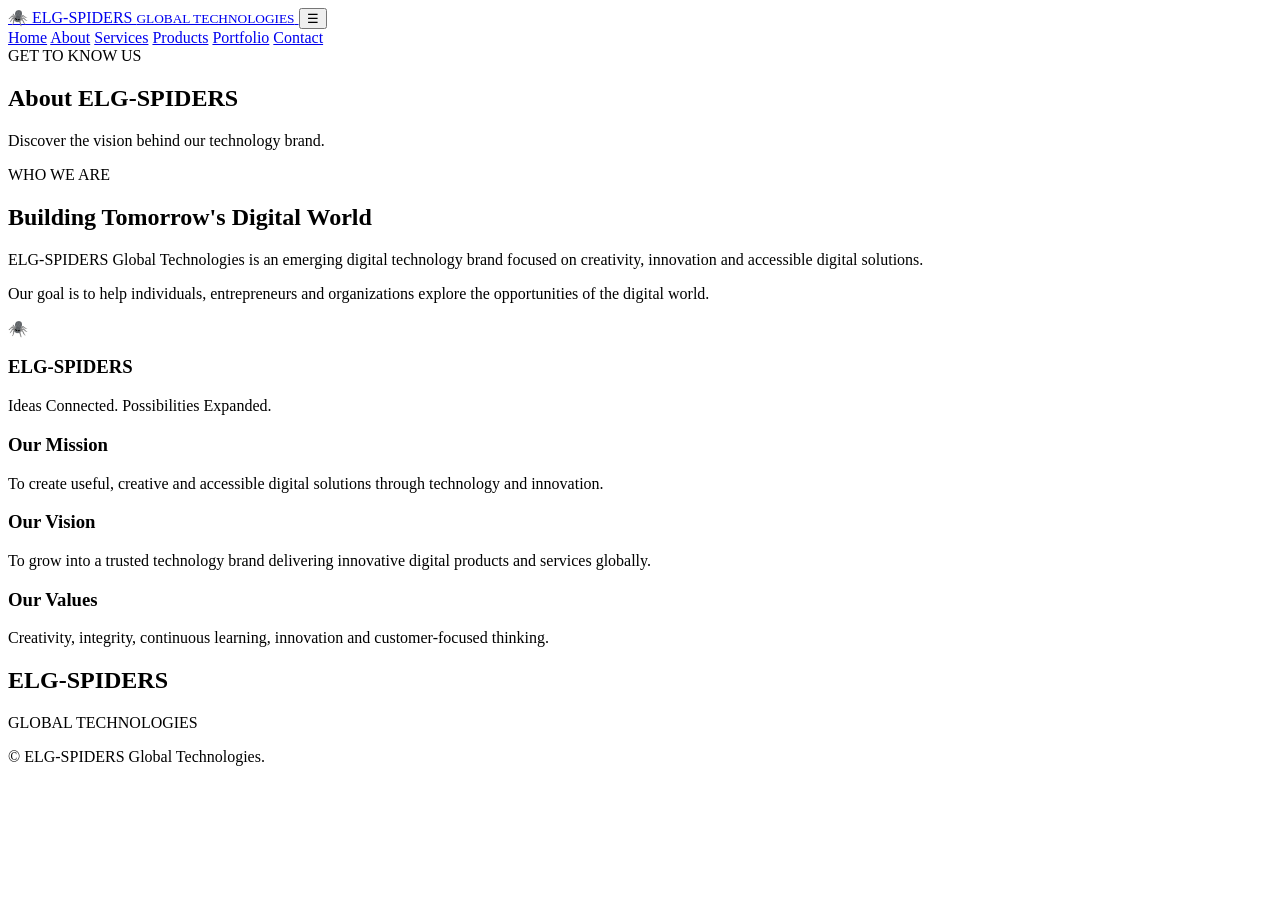
==== about.html @ 2bc66ad8 "Add About Us page with company details This file contains the structure and content for the About Us" ====
<!DOCTYPE html>
<html lang="en">
<head>
    <meta charset="UTF-8">
    <meta name="viewport" content="width=device-width, initial-scale=1.0">
    <title>About Us | ELG-SPIDERS</title>
    <link rel="stylesheet" href="styles.css">
    <script src="script.js" defer></script>
</head>
<body>

<header class="header">
    <a href="index.html" class="logo">
        <span class="logo-icon">🕷️</span>
        ELG-SPIDERS
        <small>GLOBAL TECHNOLOGIES</small>
    </a>
    <button class="menu-toggle" aria-label="Open navigation">☰</button>
    <nav class="navigation">
        <a href="index.html">Home</a>
        <a href="about.html" class="active">About</a>
        <a href="services.html">Services</a>
        <a href="products.html">Products</a>
        <a href="portfolio.html">Portfolio</a>
        <a href="contact.html">Contact</a>
    </nav>
</header>

<main>
    <section class="page-hero">
        <span class="eyebrow">GET TO KNOW US</span>
        <h1>About <span>ELG-SPIDERS</span></h1>
        <p>Discover the vision behind our technology brand.</p>
    </section>

    <section class="section">
        <div class="about-content">
            <div>
                <span class="eyebrow">WHO WE ARE</span>
                <h2>Building Tomorrow's Digital World</h2>
                <p>
                    ELG-SPIDERS Global Technologies is an emerging digital
                    technology brand focused on creativity, innovation
                    and accessible digital solutions.
                </p>
                <p>
                    Our goal is to help individuals, entrepreneurs and
                    organizations explore the opportunities of the digital world.
                </p>
            </div>

            <div class="about-symbol">
                🕷️
                <h3>ELG-SPIDERS</h3>
                <p>Ideas Connected. Possibilities Expanded.</p>
            </div>
        </div>
    </section>

    <section class="section dark-section">
        <div class="card-grid">
            <article class="card">
                <h3>Our Mission</h3>
                <p>
                    To create useful, creative and accessible digital
                    solutions through technology and innovation.
                </p>
            </article>

            <article class="card">
                <h3>Our Vision</h3>
                <p>
                    To grow into a trusted technology brand delivering
                    innovative digital products and services globally.
                </p>
            </article>

            <article class="card">
                <h3>Our Values</h3>
                <p>
                    Creativity, integrity, continuous learning,
                    innovation and customer-focused thinking.
                </p>
            </article>
        </div>
    </section>
</main>

<footer class="footer">
    <h2>ELG-SPIDERS</h2>
    <p>GLOBAL TECHNOLOGIES</p>
    <p>© <span class="year"></span> ELG-SPIDERS Global Technologies.</p>
</footer>

</body>
</html>
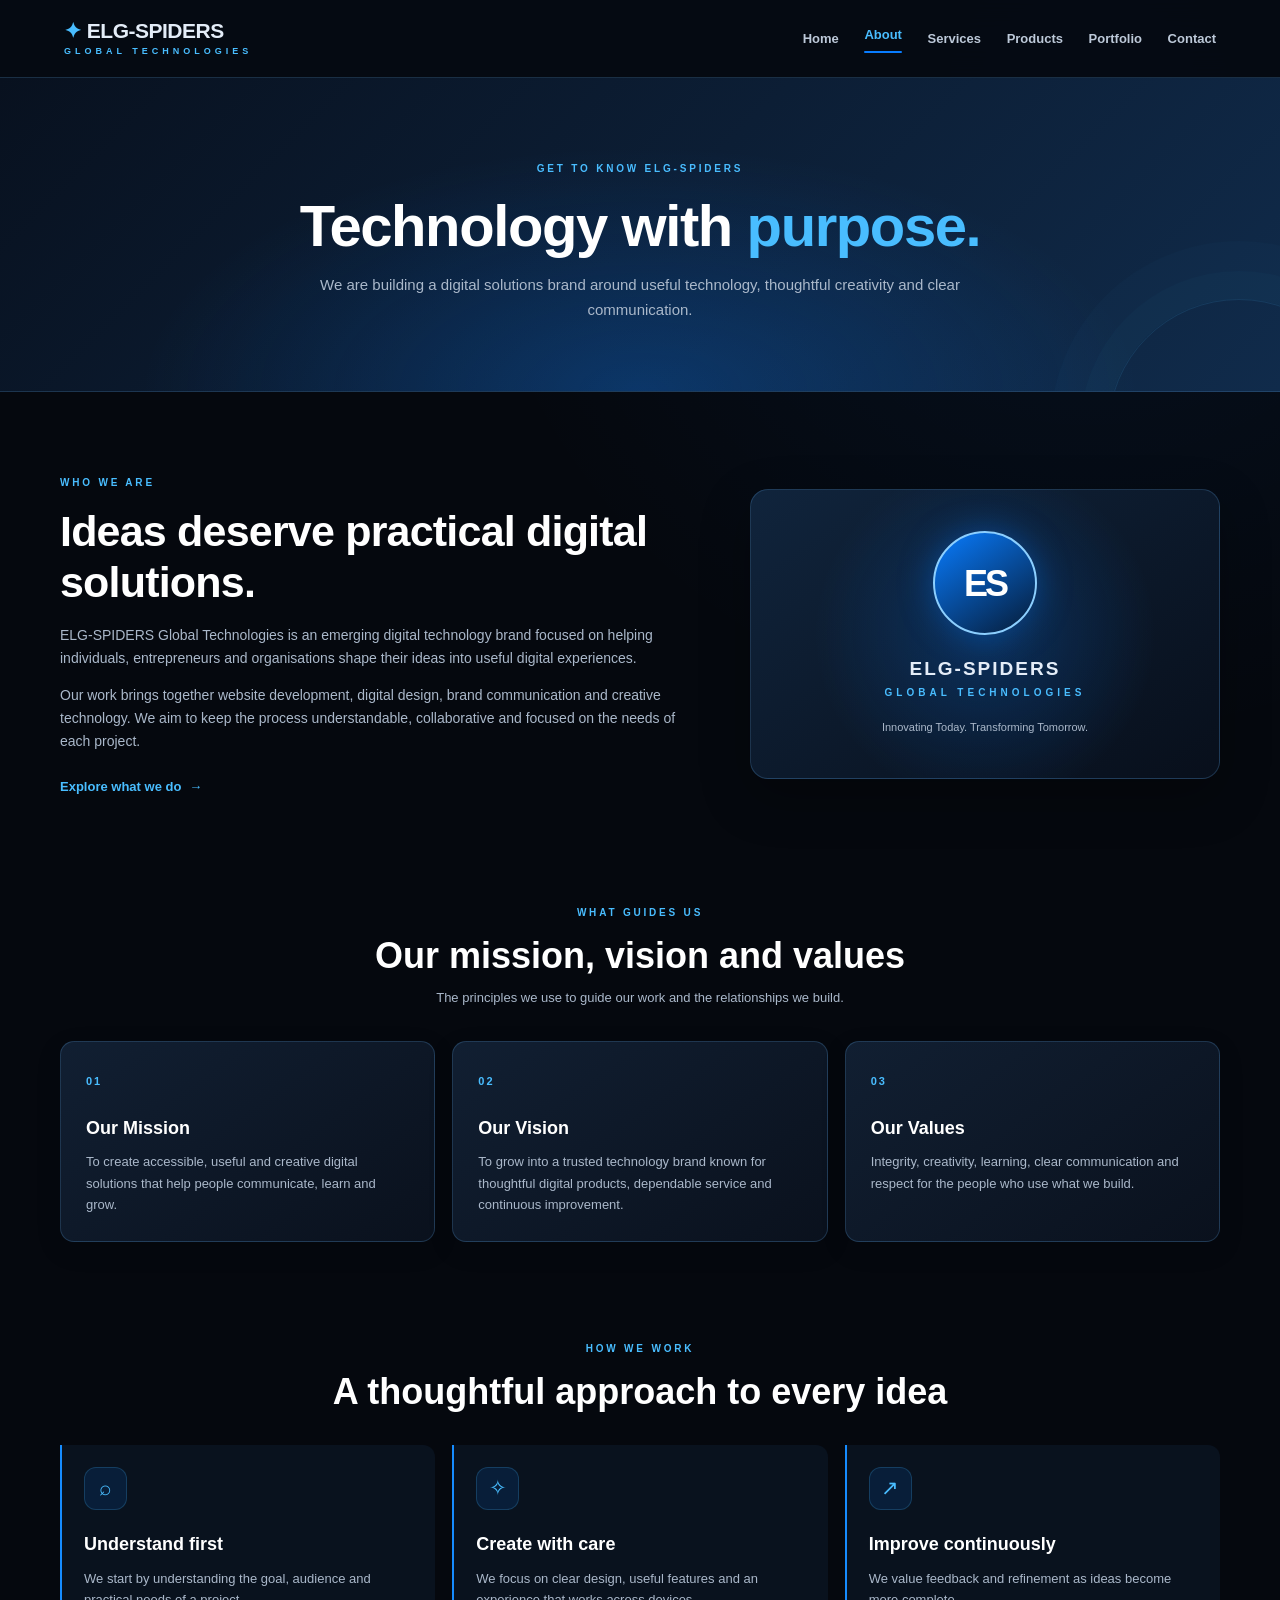
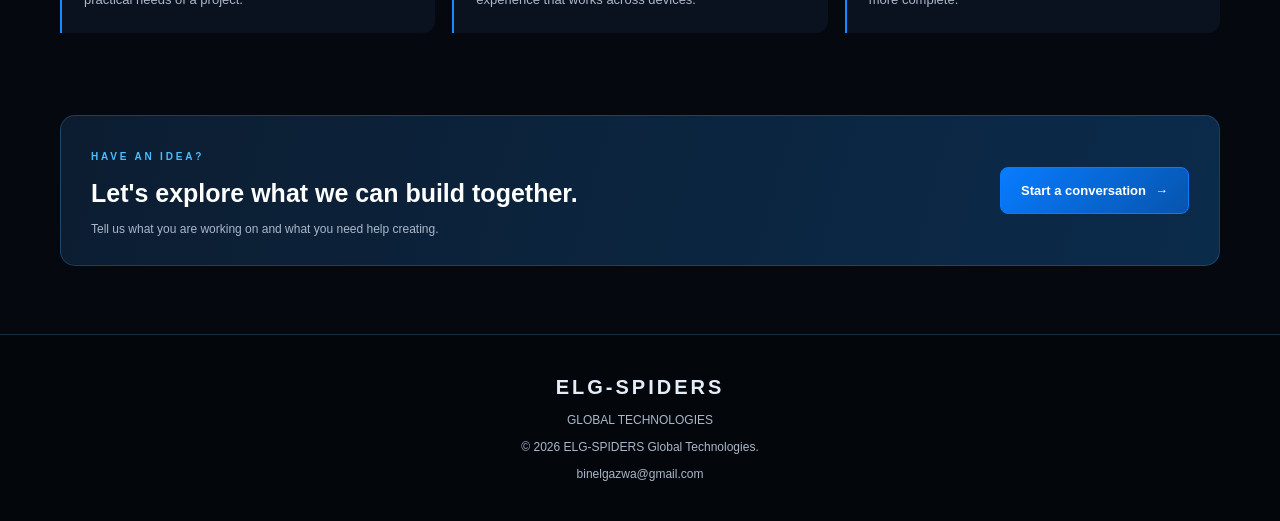
==== commit fe31fee1: "Add files via upload" ====
--- a/about.html
+++ b/about.html
@@ -3,94 +3,98 @@
 <head>
     <meta charset="UTF-8">
     <meta name="viewport" content="width=device-width, initial-scale=1.0">
-    <title>About Us | ELG-SPIDERS</title>
-    <link rel="stylesheet" href="styles.css">
+    <meta name="description" content="Learn about ELG-SPIDERS Global Technologies, our approach, mission and values.">
+    <meta name="theme-color" content="#05080e">
+    <title>About Us | ELG-SPIDERS Global Technologies</title>
+    <link rel="stylesheet" href="styles.css?v=5">
+    <link rel="stylesheet" href="page-upgrade.css?v=1">
     <script src="script.js" defer></script>
 </head>
-<body>
-
+<body class="internal-page">
 <header class="header">
-    <a href="index.html" class="logo">
-        <span class="logo-icon">🕷️</span>
-        ELG-SPIDERS
+    <a href="index.html" class="logo" aria-label="ELG-SPIDERS home">
+        <span class="logo-main"><span class="logo-icon">✦</span> ELG-SPIDERS</span>
         <small>GLOBAL TECHNOLOGIES</small>
     </a>
-    <button class="menu-toggle" aria-label="Open navigation">☰</button>
-    <nav class="navigation">
+    <button class="menu-toggle" type="button" aria-label="Open navigation" aria-expanded="false">☰</button>
+    <nav class="navigation" aria-label="Main navigation">
         <a href="index.html">Home</a>
-        <a href="about.html" class="active">About</a>
+        <a href="about.html" class="active" aria-current="page">About</a>
         <a href="services.html">Services</a>
         <a href="products.html">Products</a>
         <a href="portfolio.html">Portfolio</a>
         <a href="contact.html">Contact</a>
     </nav>
 </header>
-
 <main>
-    <section class="page-hero">
-        <span class="eyebrow">GET TO KNOW US</span>
-        <h1>About <span>ELG-SPIDERS</span></h1>
-        <p>Discover the vision behind our technology brand.</p>
+    <section class="page-hero internal-hero">
+        <span class="eyebrow">GET TO KNOW ELG-SPIDERS</span>
+        <h1>Technology with <span>purpose.</span></h1>
+        <p>We are building a digital solutions brand around useful technology, thoughtful creativity and clear communication.</p>
     </section>
 
-    <section class="section">
-        <div class="about-content">
-            <div>
-                <span class="eyebrow">WHO WE ARE</span>
-                <h2>Building Tomorrow's Digital World</h2>
-                <p>
-                    ELG-SPIDERS Global Technologies is an emerging digital
-                    technology brand focused on creativity, innovation
-                    and accessible digital solutions.
-                </p>
-                <p>
-                    Our goal is to help individuals, entrepreneurs and
-                    organizations explore the opportunities of the digital world.
-                </p>
-            </div>
+    <section class="page-content intro-layout">
+        <div class="intro-copy">
+            <span class="eyebrow">WHO WE ARE</span>
+            <h2>Ideas deserve practical digital solutions.</h2>
+            <p>ELG-SPIDERS Global Technologies is an emerging digital technology brand focused on helping individuals, entrepreneurs and organisations shape their ideas into useful digital experiences.</p>
+            <p>Our work brings together website development, digital design, brand communication and creative technology. We aim to keep the process understandable, collaborative and focused on the needs of each project.</p>
+            <a href="services.html" class="text-link">Explore what we do <span aria-hidden="true">→</span></a>
+        </div>
+        <aside class="brand-panel" aria-label="Company brand statement">
+            <div class="brand-mark">ES</div>
+            <p class="brand-panel-label">ELG-SPIDERS</p>
+            <h2>GLOBAL TECHNOLOGIES</h2>
+            <span>Innovating Today. Transforming Tomorrow.</span>
+        </aside>
+    </section>
 
-            <div class="about-symbol">
-                🕷️
-                <h3>ELG-SPIDERS</h3>
-                <p>Ideas Connected. Possibilities Expanded.</p>
-            </div>
+    <section class="page-content content-block">
+        <div class="section-heading internal-heading">
+            <span class="eyebrow">WHAT GUIDES US</span>
+            <h2>Our mission, vision and values</h2>
+            <p>The principles we use to guide our work and the relationships we build.</p>
+        </div>
+        <div class="detail-grid three-columns">
+            <article class="detail-card">
+                <span class="detail-number">01</span>
+                <h3>Our Mission</h3>
+                <p>To create accessible, useful and creative digital solutions that help people communicate, learn and grow.</p>
+            </article>
+            <article class="detail-card">
+                <span class="detail-number">02</span>
+                <h3>Our Vision</h3>
+                <p>To grow into a trusted technology brand known for thoughtful digital products, dependable service and continuous improvement.</p>
+            </article>
+            <article class="detail-card">
+                <span class="detail-number">03</span>
+                <h3>Our Values</h3>
+                <p>Integrity, creativity, learning, clear communication and respect for the people who use what we build.</p>
+            </article>
         </div>
     </section>
 
-    <section class="section dark-section">
-        <div class="card-grid">
-            <article class="card">
-                <h3>Our Mission</h3>
-                <p>
-                    To create useful, creative and accessible digital
-                    solutions through technology and innovation.
-                </p>
-            </article>
-
-            <article class="card">
-                <h3>Our Vision</h3>
-                <p>
-                    To grow into a trusted technology brand delivering
-                    innovative digital products and services globally.
-                </p>
-            </article>
-
-            <article class="card">
-                <h3>Our Values</h3>
-                <p>
-                    Creativity, integrity, continuous learning,
-                    innovation and customer-focused thinking.
-                </p>
-            </article>
+    <section class="page-content content-block">
+        <div class="section-heading internal-heading">
+            <span class="eyebrow">HOW WE WORK</span>
+            <h2>A thoughtful approach to every idea</h2>
+        </div>
+        <div class="detail-grid three-columns">
+            <article class="simple-feature"><span class="feature-symbol">⌕</span><h3>Understand first</h3><p>We start by understanding the goal, audience and practical needs of a project.</p></article>
+            <article class="simple-feature"><span class="feature-symbol">✧</span><h3>Create with care</h3><p>We focus on clear design, useful features and an experience that works across devices.</p></article>
+            <article class="simple-feature"><span class="feature-symbol">↗</span><h3>Improve continuously</h3><p>We value feedback and refinement as ideas become more complete.</p></article>
         </div>
     </section>
+
+    <section class="page-cta page-content">
+        <div><span class="eyebrow">HAVE AN IDEA?</span><h2>Let's explore what we can build together.</h2><p>Tell us what you are working on and what you need help creating.</p></div>
+        <a href="contact.html" class="btn primary">Start a conversation <span aria-hidden="true">→</span></a>
+    </section>
 </main>
-
 <footer class="footer">
-    <h2>ELG-SPIDERS</h2>
-    <p>GLOBAL TECHNOLOGIES</p>
+    <h2>ELG-SPIDERS</h2><p>GLOBAL TECHNOLOGIES</p>
     <p>© <span class="year"></span> ELG-SPIDERS Global Technologies.</p>
+    <p><a href="mailto:binelgazwa@gmail.com">binelgazwa@gmail.com</a></p>
 </footer>
-
 </body>
 </html>
--- a/styles.css
+++ b/styles.css
@@ -0,0 +1,333 @@
+/* =====================================================
+   ELG-SPIDERS GLOBAL TECHNOLOGIES
+   Responsive company website and dashboard stylesheet
+===================================================== */
+:root {
+    --black: #05080e;
+    --dark: #091321;
+    --panel: #0e1b2c;
+    --panel-2: #12243a;
+    --blue: #087cff;
+    --blue-deep: #0754ad;
+    --light-blue: #49bdff;
+    --silver: #e4edf8;
+    --white: #ffffff;
+    --muted: #aab8ca;
+    --border: rgba(93, 163, 225, .24);
+    --shadow: 0 18px 50px rgba(0, 0, 0, .28);
+}
+
+* { margin: 0; padding: 0; box-sizing: border-box; }
+html { scroll-behavior: smooth; }
+body {
+    min-height: 100vh;
+    background: var(--black);
+    color: var(--silver);
+    font-family: Inter, "Segoe UI", Arial, sans-serif;
+    line-height: 1.65;
+    -webkit-font-smoothing: antialiased;
+    text-rendering: optimizeLegibility;
+}
+a { color: inherit; text-decoration: none; }
+button, input, textarea, select { font: inherit; }
+button, a { -webkit-tap-highlight-color: transparent; }
+img { display: block; max-width: 100%; }
+::selection { color: white; background: var(--blue); }
+
+/* Header and navigation */
+.header {
+    min-height: 78px;
+    padding: 12px clamp(18px, 5vw, 72px);
+    display: flex;
+    align-items: center;
+    justify-content: space-between;
+    gap: 22px;
+    flex-wrap: wrap;
+    position: sticky;
+    top: 0;
+    z-index: 1000;
+    background: rgba(6, 11, 19, .97);
+    border-bottom: 1px solid var(--border);
+    backdrop-filter: blur(14px);
+}
+.logo {
+    display: inline-flex;
+    flex-direction: column;
+    color: var(--silver);
+    font-size: 21px;
+    font-weight: 850;
+    line-height: 1.08;
+    letter-spacing: -.5px;
+    white-space: nowrap;
+}
+.logo-main { display: block; }
+.logo-icon { color: var(--light-blue); }
+.logo small {
+    display: block;
+    margin-top: 5px;
+    color: var(--light-blue);
+    font-size: 9px;
+    font-weight: 800;
+    letter-spacing: 4px;
+}
+.navigation { display: flex; align-items: center; gap: clamp(13px, 2vw, 26px); }
+.navigation a {
+    color: #bdc9d9;
+    font-size: 13px;
+    font-weight: 650;
+    transition: color .2s ease;
+}
+.navigation a:hover, .navigation a.active { color: var(--light-blue); }
+.navigation a.active::after {
+    content: "";
+    display: block;
+    height: 2px;
+    margin-top: 5px;
+    border-radius: 5px;
+    background: var(--blue);
+}
+.menu-toggle {
+    display: none;
+    width: 46px;
+    height: 44px;
+    color: var(--silver);
+    background: #0d1a2b;
+    border: 1px solid #294968;
+    border-radius: 10px;
+    font-size: 22px;
+    cursor: pointer;
+}
+
+/* Buttons and shared text */
+.eyebrow {
+    display: inline-block;
+    color: var(--light-blue);
+    font-size: 10px;
+    font-weight: 850;
+    letter-spacing: 2.8px;
+}
+.btn {
+    display: inline-flex;
+    align-items: center;
+    justify-content: center;
+    gap: 9px;
+    min-height: 46px;
+    padding: 12px 20px;
+    border: 1px solid var(--blue);
+    border-radius: 8px;
+    font-size: 13px;
+    font-weight: 750;
+    cursor: pointer;
+    transition: transform .2s ease, box-shadow .2s ease, background .2s ease;
+}
+.btn:hover { transform: translateY(-2px); box-shadow: 0 9px 24px rgba(8, 124, 255, .25); }
+.primary { color: white; background: linear-gradient(135deg, var(--blue), var(--blue-deep)); }
+.secondary { color: var(--light-blue); background: rgba(7, 25, 46, .55); border-color: #2876b9; }
+.section { width: min(1180px, 100%); margin: 0 auto; padding: 72px 28px; }
+.section-heading { margin-bottom: 38px; text-align: center; }
+.section-heading h2 { margin: 10px 0; color: white; font-size: clamp(27px, 4vw, 38px); line-height: 1.2; }
+.section-heading p { color: var(--muted); }
+.dark-section { width: 100%; max-width: none; background: linear-gradient(180deg, #080e18, #0a1422); }
+
+/* Internal page title banner */
+.page-hero {
+    padding: 76px 22px 68px;
+    text-align: center;
+    background: radial-gradient(ellipse at 50% 100%, rgba(8, 124, 255, .24), transparent 55%), linear-gradient(135deg, #08111f, #102b4b);
+    border-bottom: 1px solid var(--border);
+}
+.page-hero h1 { margin: 12px 0; color: white; font-size: clamp(36px, 6vw, 58px); line-height: 1.12; }
+.page-hero h1 span, .hero h1 span, .highlight h2 span { color: var(--light-blue); }
+.page-hero p { max-width: 650px; margin: auto; color: var(--muted); }
+
+/* Legacy homepage hero compatibility */
+.hero {
+    min-height: 560px;
+    padding: 72px 8%;
+    display: grid;
+    grid-template-columns: 1.2fr 1fr;
+    align-items: center;
+    gap: 42px;
+    background: radial-gradient(circle at 80% 50%, #06346b 0%, transparent 40%), linear-gradient(135deg, #05080e, #0b1729);
+}
+.hero h1 { margin: 18px 0; color: white; font-size: clamp(40px, 6vw, 72px); line-height: 1.1; }
+.hero-content p { max-width: 550px; color: var(--muted); font-size: 17px; }
+.hero-buttons { display: flex; flex-wrap: wrap; gap: 13px; margin-top: 24px; }
+.hero-visual {
+    position: relative; min-height: 330px; display: flex; flex-direction: column;
+    justify-content: center; align-items: center; border: 1px solid #174b7c;
+    border-radius: 50%; background: radial-gradient(circle, #0d3b71, #07101e 65%);
+    box-shadow: 0 0 50px #087cff33;
+}
+.spider-symbol { z-index: 2; font-size: 100px; }
+.hero-visual h2 { margin-top: 10px; color: var(--silver); letter-spacing: 4px; }
+.hero-visual p { color: var(--light-blue); letter-spacing: 4px; font-size: 10px; }
+.orbit { position: absolute; width: 90%; height: 55%; border: 2px solid #168cff; border-radius: 50%; transform: rotate(-25deg); }
+.orbit-two { transform: rotate(25deg); border-color: #8ccfff; }
+
+/* Cards shared by Services, Products, Portfolio and About */
+.card-grid { display: grid; grid-template-columns: repeat(3, minmax(0, 1fr)); gap: 21px; }
+.card {
+    min-width: 0; padding: 26px;
+    background: linear-gradient(145deg, #111f32, #0a111d);
+    border: 1px solid var(--border); border-radius: 14px;
+    box-shadow: 0 8px 28px rgba(0, 0, 0, .12);
+    transition: transform .25s ease, border-color .25s ease, box-shadow .25s ease;
+}
+.card:hover { transform: translateY(-5px); border-color: var(--light-blue); box-shadow: 0 15px 34px rgba(8, 124, 255, .14); }
+.card-icon { margin-bottom: 14px; font-size: 34px; }
+.card h3 { margin-bottom: 10px; color: white; font-size: 19px; line-height: 1.3; }
+.card p { margin-bottom: 16px; color: var(--muted); font-size: 14px; }
+.card a { color: var(--light-blue); font-size: 13px; font-weight: 750; }
+.status {
+    display: inline-block; padding: 5px 11px; color: #9ed8ff;
+    background: rgba(8, 124, 255, .12); border: 1px solid rgba(73, 189, 255, .4);
+    border-radius: 30px; font-size: 11px; font-weight: 750;
+}
+
+/* About */
+.about-content { display: grid; grid-template-columns: 1.25fr .85fr; gap: 46px; align-items: center; }
+.about-content h2 { margin: 13px 0; color: white; font-size: clamp(27px, 4vw, 36px); line-height: 1.2; }
+.about-content p { margin-bottom: 14px; color: var(--muted); }
+.about-symbol {
+    padding: 43px 20px; text-align: center; font-size: 70px;
+    background: radial-gradient(circle, rgba(8, 124, 255, .22), transparent 65%), linear-gradient(145deg, #10294a, #080d16);
+    border: 1px solid #245b8b; border-radius: 16px; box-shadow: var(--shadow);
+}
+.about-symbol h3 { color: var(--silver); font-size: 23px; }
+.about-symbol p { color: var(--muted); font-size: 13px; }
+
+/* Portfolio */
+.project-visual {
+    min-height: 130px; margin-bottom: 18px; padding: 25px;
+    display: grid; place-items: center; color: var(--light-blue);
+    background: linear-gradient(135deg, #0b2440, #071323);
+    border: 1px solid rgba(73, 189, 255, .14); border-radius: 10px; font-size: 54px;
+}
+.center-text { margin-top: 42px; text-align: center; }
+.center-text p { margin-bottom: 18px; color: var(--muted); }
+.highlight { padding: 78px 22px; text-align: center; background: linear-gradient(120deg, #07172b, #063d78); }
+.highlight h2 { margin: 13px 0; color: white; font-size: clamp(29px, 4vw, 40px); }
+.highlight p { margin-bottom: 24px; color: var(--silver); }
+
+/* Contact */
+.contact-layout { display: grid; grid-template-columns: .9fr 1.1fr; gap: 42px; align-items: start; }
+.contact-info h2 { margin-bottom: 13px; color: white; font-size: 30px; line-height: 1.2; }
+.contact-info > p { margin-bottom: 24px; color: var(--muted); }
+.contact-detail { margin: 22px 0; padding: 15px 17px; background: #0b1726; border: 1px solid var(--border); border-radius: 10px; }
+.contact-detail strong { display: block; margin-bottom: 4px; color: var(--light-blue); font-size: 12px; text-transform: uppercase; letter-spacing: 1px; }
+.contact-detail a, .contact-detail span { display: block; color: var(--silver); overflow-wrap: anywhere; }
+.contact-form { padding: 27px; background: linear-gradient(145deg, #101f32, #0a111d); border: 1px solid var(--border); border-radius: 14px; box-shadow: var(--shadow); }
+.contact-form label { display: block; margin: 14px 0 7px; color: var(--silver); font-size: 13px; font-weight: 700; }
+.contact-form input, .contact-form textarea, .contact-form select { width: 100%; padding: 12px 13px; color: white; background: #050b14; border: 1px solid #294361; border-radius: 7px; outline: none; }
+.contact-form input:focus, .contact-form textarea:focus, .contact-form select:focus { border-color: var(--light-blue); box-shadow: 0 0 0 3px rgba(73, 189, 255, .12); }
+.contact-form textarea { resize: vertical; }
+.contact-form button { width: 100%; margin-top: 19px; }
+.form-note { margin-top: 12px; color: var(--muted); font-size: 12px; }
+
+/* Footer */
+.footer { padding: 36px 20px; text-align: center; background: #03060b; border-top: 1px solid var(--border); }
+.footer h2 { color: var(--silver); font-size: 20px; letter-spacing: 3px; }
+.footer > p { margin-top: 7px; color: var(--muted); font-size: 12px; }
+
+/* Homepage app-style dashboard */
+.dashboard-page { min-height: 100vh; background: radial-gradient(circle at 82% 12%, rgba(7, 54, 107, .24), transparent 34%), var(--black); }
+.dashboard-page .header { min-height: 78px; }
+.dashboard-page .logo small { margin-left: 29px; }
+.dashboard-main { width: min(1320px, 100%); margin: 0 auto; padding: 32px 5% 42px; }
+.dashboard-hero {
+    min-height: 300px; padding: 34px 40px; display: grid;
+    grid-template-columns: 1.25fr .75fr; align-items: center; gap: 28px;
+    overflow: hidden; border: 1px solid #174b7c; border-radius: 19px;
+    background: radial-gradient(circle at 80% 50%, rgba(7, 82, 164, .25), transparent 42%), linear-gradient(135deg, #0b1422, #07101d);
+    box-shadow: var(--shadow);
+}
+.dashboard-hero h1 { max-width: 720px; margin: 13px 0; color: white; font-size: clamp(35px, 5vw, 58px); line-height: 1.1; letter-spacing: -1.3px; }
+.dashboard-hero h1 span { color: var(--light-blue); }
+.dashboard-hero-copy > p { max-width: 570px; color: var(--muted); font-size: 15px; }
+.dashboard-hero .hero-buttons { margin-top: 22px; }
+.hero-proofline { margin-top: 19px; color: #91a7bd; font-size: 11px; letter-spacing: .2px; }
+.proof-dot { display: inline-block; width: 7px; height: 7px; margin-right: 6px; border-radius: 50%; background: #38d99a; box-shadow: 0 0 10px #38d99a88; }
+.dashboard-emblem { position: relative; width: 205px; height: 205px; margin: auto; display: flex; justify-content: center; align-items: center; }
+.emblem-orbit { position: absolute; width: 100%; height: 100%; border: 2px solid #168cff; border-radius: 50%; box-shadow: 0 0 25px rgba(8, 124, 255, .2); }
+.orbit-a { transform: rotate(35deg) scaleX(.72); }
+.orbit-b { transform: rotate(-35deg) scaleX(.72); border-color: #8ccfff; }
+.emblem-core { width: 100px; height: 100px; display: flex; justify-content: center; align-items: center; border: 2px solid #8ccfff; border-radius: 50%; background: linear-gradient(145deg, #087cff, #061b36); box-shadow: 0 0 35px rgba(8, 124, 255, .48); }
+.emblem-core span { color: white; font-size: 37px; font-weight: 900; letter-spacing: -3px; }
+.emblem-caption { position: absolute; bottom: -15px; color: var(--light-blue); font-size: 9px; letter-spacing: 2.5px; white-space: nowrap; }
+.dashboard-hub { margin-top: 34px; }
+.dashboard-section-heading { display: flex; justify-content: space-between; align-items: end; gap: 15px; margin-bottom: 18px; }
+.dashboard-section-heading h2 { margin-top: 4px; color: white; font-size: 27px; }
+.hub-note { color: var(--muted); font-size: 12px; }
+.dashboard-grid { display: grid; grid-template-columns: repeat(3, minmax(0, 1fr)); gap: 14px; }
+.dashboard-tile {
+    position: relative; min-height: 132px; padding: 19px;
+    display: flex; flex-direction: column; justify-content: center; overflow: hidden;
+    background: linear-gradient(145deg, #111f32, #080e18);
+    border: 1px solid var(--border); border-radius: 13px;
+    transition: transform .22s ease, border-color .22s ease, box-shadow .22s ease;
+}
+.dashboard-tile:hover { transform: translateY(-4px); border-color: var(--light-blue); box-shadow: 0 10px 30px rgba(8, 124, 255, .16); }
+.tile-icon { margin-bottom: 7px; color: var(--light-blue); font-size: 23px; }
+.tile-title { color: var(--silver); font-size: 15px; font-weight: 800; }
+.tile-subtitle { margin-top: 3px; color: var(--muted); font-size: 11px; }
+.tile-arrow { position: absolute; top: 14px; right: 16px; color: var(--light-blue); font-size: 19px; }
+.tile-featured { background: linear-gradient(135deg, #06458c, #07172b); border-color: #168cff; }
+.tile-featured .tile-title { color: white; }
+.dashboard-cta { margin-top: 23px; padding: 22px 25px; display: flex; justify-content: space-between; align-items: center; gap: 20px; background: linear-gradient(100deg, #0b1b2e, #0b2b4c); border: 1px solid var(--border); border-radius: 13px; }
+.dashboard-cta h2 { margin: 4px 0; color: white; font-size: 20px; }
+.dashboard-cta p { color: var(--muted); font-size: 12px; }
+.dashboard-cta .btn { flex-shrink: 0; }
+.dashboard-footer { min-height: 62px; padding: 17px 5%; display: flex; justify-content: space-between; align-items: center; gap: 14px; color: var(--muted); background: #03060b; border-top: 1px solid var(--border); font-size: 11px; }
+.dashboard-footer a { color: var(--light-blue); }
+
+/* Tablet and mobile layouts */
+@media (max-width: 900px) {
+    .menu-toggle { display: inline-grid; place-items: center; }
+    .header { flex-wrap: wrap; }
+    .navigation { display: none; order: 3; flex-direction: column; align-items: stretch; gap: 0; width: 100%; padding: 8px 0 4px; }
+    .navigation.open { display: flex; }
+    .navigation a { padding: 11px 4px; border-top: 1px solid rgba(255,255,255,.06); }
+    .navigation a.active::after { display: none; }
+    .hero { grid-template-columns: 1fr; text-align: center; }
+    .hero-content p { margin: auto; }
+    .hero-buttons { justify-content: center; }
+    .hero-visual { width: min(430px, 100%); margin: auto; }
+    .card-grid { grid-template-columns: repeat(2, minmax(0, 1fr)); }
+    .about-content, .contact-layout { grid-template-columns: 1fr; }
+    .dashboard-hero { grid-template-columns: 1fr; text-align: center; padding: 31px 22px; }
+    .dashboard-hero-copy > p { margin: auto; }
+    .dashboard-hero .hero-buttons { justify-content: center; }
+    .hero-proofline { margin-top: 15px; }
+    .dashboard-emblem { width: 165px; height: 165px; margin-top: 13px; }
+    .emblem-core { width: 82px; height: 82px; }
+    .emblem-core span { font-size: 30px; }
+}
+@media (max-width: 560px) {
+    .logo { font-size: 19px; }
+    .logo small { font-size: 8px; letter-spacing: 3px; }
+    .page-hero { padding: 57px 20px; }
+    .section { padding: 53px 20px; }
+    .card-grid { grid-template-columns: 1fr; gap: 15px; }
+    .hero { padding: 52px 20px; }
+    .hero h1 { font-size: 39px; }
+    .hero-visual { min-height: 270px; }
+    .spider-symbol { font-size: 82px; }
+    .contact-form { padding: 20px; }
+    .dashboard-main { padding: 18px 15px 28px; }
+    .dashboard-hero { padding: 26px 16px; border-radius: 15px; }
+    .dashboard-hero h1 { font-size: 33px; }
+    .dashboard-hero-copy > p { font-size: 13px; }
+    .dashboard-hero .hero-buttons { gap: 9px; }
+    .dashboard-hero .btn { min-height: 42px; padding: 10px 12px; font-size: 11px; }
+    .dashboard-section-heading { align-items: flex-start; flex-direction: column; }
+    .dashboard-section-heading h2 { font-size: 23px; }
+    .dashboard-grid { grid-template-columns: repeat(2, minmax(0, 1fr)); gap: 9px; }
+    .dashboard-tile { min-height: 119px; padding: 13px; }
+    .tile-title { font-size: 13px; }
+    .tile-subtitle { font-size: 10px; }
+    .tile-arrow { top: 10px; right: 11px; }
+    .dashboard-cta { align-items: flex-start; flex-direction: column; padding: 19px; }
+    .dashboard-cta h2 { font-size: 18px; }
+    .dashboard-footer { flex-direction: column; text-align: center; }
+}
--- a/page-upgrade.css
+++ b/page-upgrade.css
@@ -0,0 +1,95 @@
+/* ELG-SPIDERS internal pages: extended layout and components */
+.internal-page { background: radial-gradient(circle at 85% 5%, rgba(8,124,255,.08), transparent 28%), var(--black); }
+.internal-hero { position: relative; overflow: hidden; }
+.internal-hero::after { content: ""; position: absolute; width: 260px; height: 260px; border: 1px solid rgba(73,189,255,.12); border-radius: 50%; right: -90px; bottom: -170px; box-shadow: 0 0 0 28px rgba(73,189,255,.025), 0 0 0 58px rgba(73,189,255,.02); pointer-events: none; }
+.internal-hero h1 { max-width: 900px; margin: 14px auto; letter-spacing: -1.4px; }
+.internal-hero p { max-width: 700px; font-size: 15px; }
+.page-content { width: min(1160px, calc(100% - 44px)); margin-left: auto; margin-right: auto; }
+.intro-layout { display: grid; grid-template-columns: 1.15fr .85fr; align-items: center; gap: 54px; padding-top: 76px; padding-bottom: 76px; }
+.intro-copy h2, .contact-intro h2 { margin: 12px 0 16px; color: white; font-size: clamp(29px, 4vw, 43px); line-height: 1.18; letter-spacing: -.8px; }
+.intro-copy p, .contact-intro > p { margin: 0 0 14px; color: var(--muted); font-size: 14px; }
+.text-link { display: inline-flex; align-items: center; gap: 8px; margin-top: 9px; color: var(--light-blue); font-size: 13px; font-weight: 750; }
+.text-link:hover { color: white; }
+.brand-panel { min-height: 290px; padding: 32px; display: flex; flex-direction: column; align-items: center; justify-content: center; text-align: center; background: radial-gradient(circle, rgba(8,124,255,.24), transparent 62%), linear-gradient(145deg, #10243c, #080f1b); border: 1px solid var(--border); border-radius: 18px; box-shadow: var(--shadow); }
+.brand-mark { width: 104px; height: 104px; display: grid; place-items: center; margin-bottom: 18px; color: white; font-size: 36px; font-weight: 900; letter-spacing: -3px; border: 2px solid #8ccfff; border-radius: 50%; background: linear-gradient(145deg, #087cff, #061b36); box-shadow: 0 0 35px rgba(8,124,255,.38); }
+.brand-panel-label { color: var(--silver); font-size: 19px; font-weight: 850; letter-spacing: 2px; }
+.brand-panel h2 { color: var(--light-blue); font-size: 10px; letter-spacing: 4px; }
+.brand-panel > span { margin-top: 17px; color: var(--muted); font-size: 11px; }
+.content-block { padding-top: 22px; padding-bottom: 70px; }
+.internal-heading { max-width: 680px; margin: 0 auto 32px; }
+.internal-heading h2 { color: white; font-size: clamp(25px, 3.5vw, 36px); line-height: 1.2; margin: 10px 0; }
+.internal-heading p { color: var(--muted); font-size: 13px; }
+.detail-grid { display: grid; gap: 17px; }
+.three-columns { grid-template-columns: repeat(3, minmax(0,1fr)); }
+.four-columns { grid-template-columns: repeat(4, minmax(0,1fr)); }
+.detail-card { min-width: 0; padding: 25px; background: linear-gradient(145deg, #111f32, #0a111d); border: 1px solid var(--border); border-radius: 14px; box-shadow: 0 8px 26px rgba(0,0,0,.12); transition: transform .22s, border-color .22s, box-shadow .22s; }
+.detail-card:hover { transform: translateY(-4px); border-color: rgba(73,189,255,.65); box-shadow: 0 13px 30px rgba(8,124,255,.12); }
+.detail-number { display: inline-block; margin-bottom: 16px; color: var(--light-blue); font-size: 11px; font-weight: 850; letter-spacing: 2px; }
+.detail-card h3, .simple-feature h3, .process-step h3 { margin: 8px 0; color: white; font-size: 18px; }
+.detail-card p, .simple-feature p, .process-step p { color: var(--muted); font-size: 13px; }
+.simple-feature { padding: 22px; border-left: 2px solid #168cff; background: rgba(13,27,44,.55); border-radius: 0 12px 12px 0; }
+.feature-symbol { display: inline-grid; width: 43px; height: 43px; place-items: center; margin-bottom: 12px; color: var(--light-blue); background: rgba(8,124,255,.12); border: 1px solid rgba(73,189,255,.2); border-radius: 12px; font-size: 21px; }
+.service-card { display: flex; flex-direction: column; align-items: flex-start; }
+.service-card .text-link { margin-top: auto; padding-top: 17px; }
+.process-section { background: linear-gradient(180deg, #080e18, #0b1726); border-top: 1px solid rgba(93,163,225,.1); border-bottom: 1px solid rgba(93,163,225,.1); }
+.process-step { position: relative; padding: 22px; background: #0c1929; border: 1px solid var(--border); border-radius: 13px; }
+.process-step > span { color: var(--light-blue); font-size: 12px; font-weight: 900; letter-spacing: 2px; }
+.page-cta { margin-top: 12px; margin-bottom: 68px; padding: 26px 30px; display: flex; justify-content: space-between; align-items: center; gap: 24px; background: linear-gradient(105deg, #0c1d31, #0b2b4b); border: 1px solid var(--border); border-radius: 15px; }
+.page-cta h2 { margin: 5px 0; color: white; font-size: clamp(19px, 2.8vw, 25px); }
+.page-cta p { color: var(--muted); font-size: 12px; }
+.page-cta .btn { flex-shrink: 0; }
+.product-notice, .portfolio-disclaimer { display: flex; align-items: flex-start; gap: 14px; margin-bottom: 42px; padding: 17px 20px; background: rgba(8,124,255,.08); border: 1px solid rgba(73,189,255,.25); border-radius: 12px; }
+.notice-mark { flex: 0 0 28px; width: 28px; height: 28px; display: grid; place-items: center; color: #061b36; background: var(--light-blue); border-radius: 50%; font-weight: 900; }
+.product-notice strong, .portfolio-disclaimer strong { display: block; margin-bottom: 3px; color: white; font-size: 13px; }
+.product-notice p, .portfolio-disclaimer p { color: var(--muted); font-size: 12px; }
+.product-card { position: relative; padding-top: 24px; }
+.product-status, .portfolio-label { display: inline-block; margin-bottom: 12px; color: var(--light-blue); font-size: 9px; font-weight: 850; letter-spacing: 1.8px; }
+.product-card .feature-symbol { display: grid; }
+.product-footnote { display: block; margin-top: 17px; padding-top: 12px; color: #7f91a6; font-size: 10px; border-top: 1px solid rgba(255,255,255,.07); }
+.portfolio-card { overflow: hidden; }
+.portfolio-art { height: 150px; margin: -25px -25px 20px; position: relative; overflow: hidden; display: flex; align-items: center; justify-content: center; background: linear-gradient(135deg, #102b49, #07111e); border-bottom: 1px solid var(--border); }
+.portfolio-art > span { position: absolute; top: 14px; left: 16px; color: #a7c9e8; font-size: 9px; font-weight: 800; letter-spacing: 2px; }
+.art-web { flex-direction: column; gap: 7px; }
+.art-web > span { position: static; font-size: 25px; letter-spacing: 5px; color: var(--light-blue); }
+.art-web i { display: block; width: 58%; height: 5px; border-radius: 9px; background: #4d8bc7; opacity: .65; }
+.art-web i:last-child { width: 35%; }
+.art-brand { background: radial-gradient(circle at 50% 55%, #0d4c87, #07111e 68%); }
+.art-brand b { color: white; font-size: 62px; letter-spacing: -7px; text-shadow: 0 0 28px #49bdff88; }
+.art-digital { background: radial-gradient(circle at 50% 60%, #164b72, #07111e 70%); }
+.art-digital b { color: var(--light-blue); font-size: 70px; text-shadow: 0 0 25px #087cff88; }
+.art-digital i { position: absolute; width: 112px; height: 112px; border: 1px solid rgba(73,189,255,.5); border-radius: 50%; }
+.contact-page-layout { display: grid; grid-template-columns: .9fr 1.1fr; align-items: start; gap: 40px; padding-top: 65px; padding-bottom: 76px; }
+.contact-info-card { display: flex; align-items: center; gap: 13px; margin-top: 16px; padding: 15px; background: #0c1929; border: 1px solid var(--border); border-radius: 11px; }
+.contact-info-icon { width: 39px; height: 39px; flex: 0 0 39px; display: grid; place-items: center; color: var(--light-blue); background: rgba(8,124,255,.14); border-radius: 10px; }
+.contact-info-card small { display: block; color: #7f96ad; font-size: 9px; font-weight: 800; letter-spacing: 1.7px; }
+.contact-info-card a, .contact-info-card strong { color: var(--silver); font-size: 13px; overflow-wrap: anywhere; }
+.contact-response-note { margin-top: 22px; padding: 17px; background: rgba(8,124,255,.07); border-left: 2px solid var(--light-blue); border-radius: 0 10px 10px 0; }
+.contact-response-note strong { color: white; font-size: 12px; }
+.contact-response-note p { margin-top: 5px; color: var(--muted); font-size: 11px; }
+.upgraded-contact-form { padding: 28px; }
+.form-heading { margin-bottom: 15px; }
+.form-heading h2 { margin: 5px 0; color: white; font-size: 24px; }
+.form-heading p { color: var(--muted); font-size: 11px; }
+.upgraded-contact-form label { font-weight: 700; }
+.upgraded-contact-form input, .upgraded-contact-form select, .upgraded-contact-form textarea { font-size: 13px; }
+.upgraded-contact-form button { min-height: 48px; }
+@media (max-width: 850px) {
+  .intro-layout { grid-template-columns: 1fr; gap: 28px; }
+  .brand-panel { min-height: 250px; }
+  .three-columns { grid-template-columns: repeat(2, minmax(0,1fr)); }
+  .four-columns { grid-template-columns: repeat(2, minmax(0,1fr)); }
+  .contact-page-layout { grid-template-columns: 1fr; }
+}
+@media (max-width: 560px) {
+  .page-content { width: min(100% - 30px, 1160px); }
+  .intro-layout { padding-top: 48px; padding-bottom: 48px; }
+  .content-block { padding-top: 16px; padding-bottom: 48px; }
+  .three-columns, .four-columns { grid-template-columns: 1fr; }
+  .detail-card { padding: 21px; }
+  .page-cta { align-items: flex-start; flex-direction: column; margin-bottom: 45px; padding: 20px; }
+  .page-cta .btn { width: 100%; }
+  .portfolio-art { margin: -21px -21px 18px; }
+  .contact-page-layout { padding-top: 45px; padding-bottom: 50px; gap: 25px; }
+  .upgraded-contact-form { padding: 20px; }
+  .product-notice, .portfolio-disclaimer { padding: 14px; }
+}
